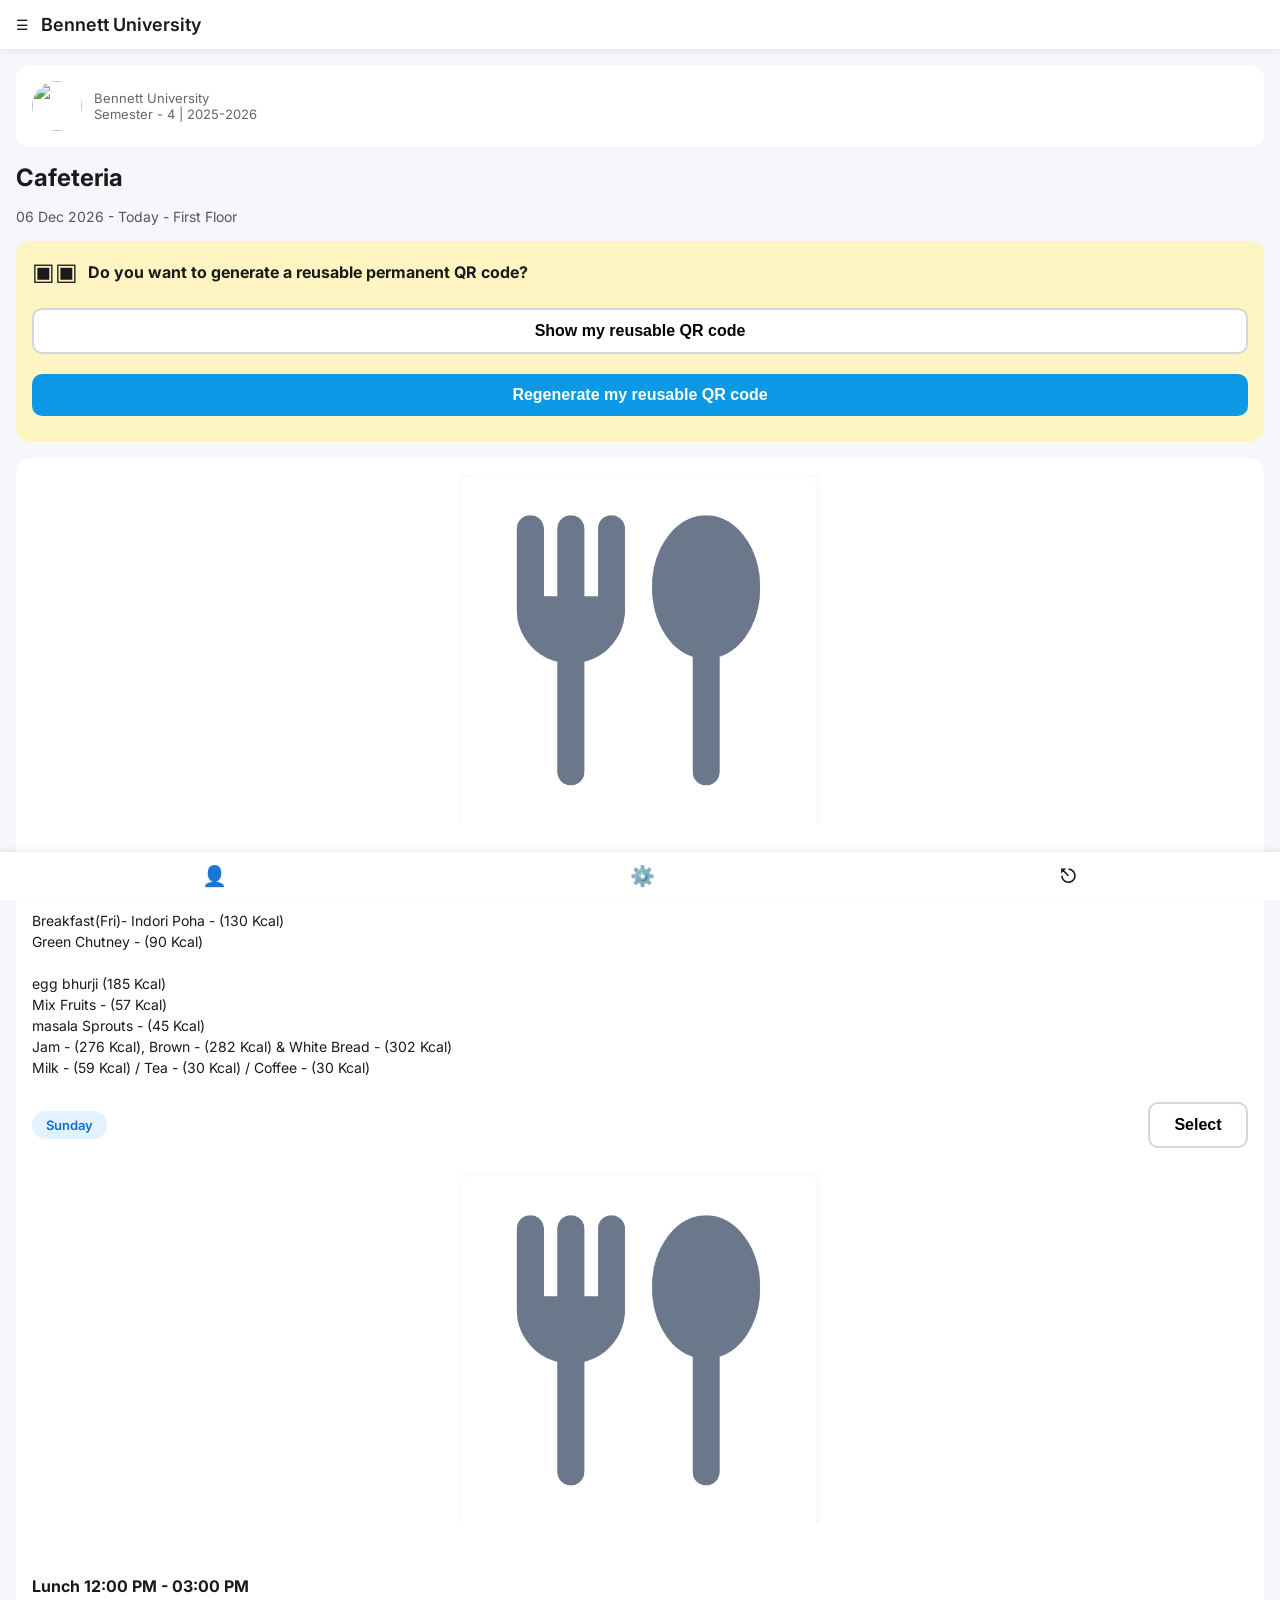
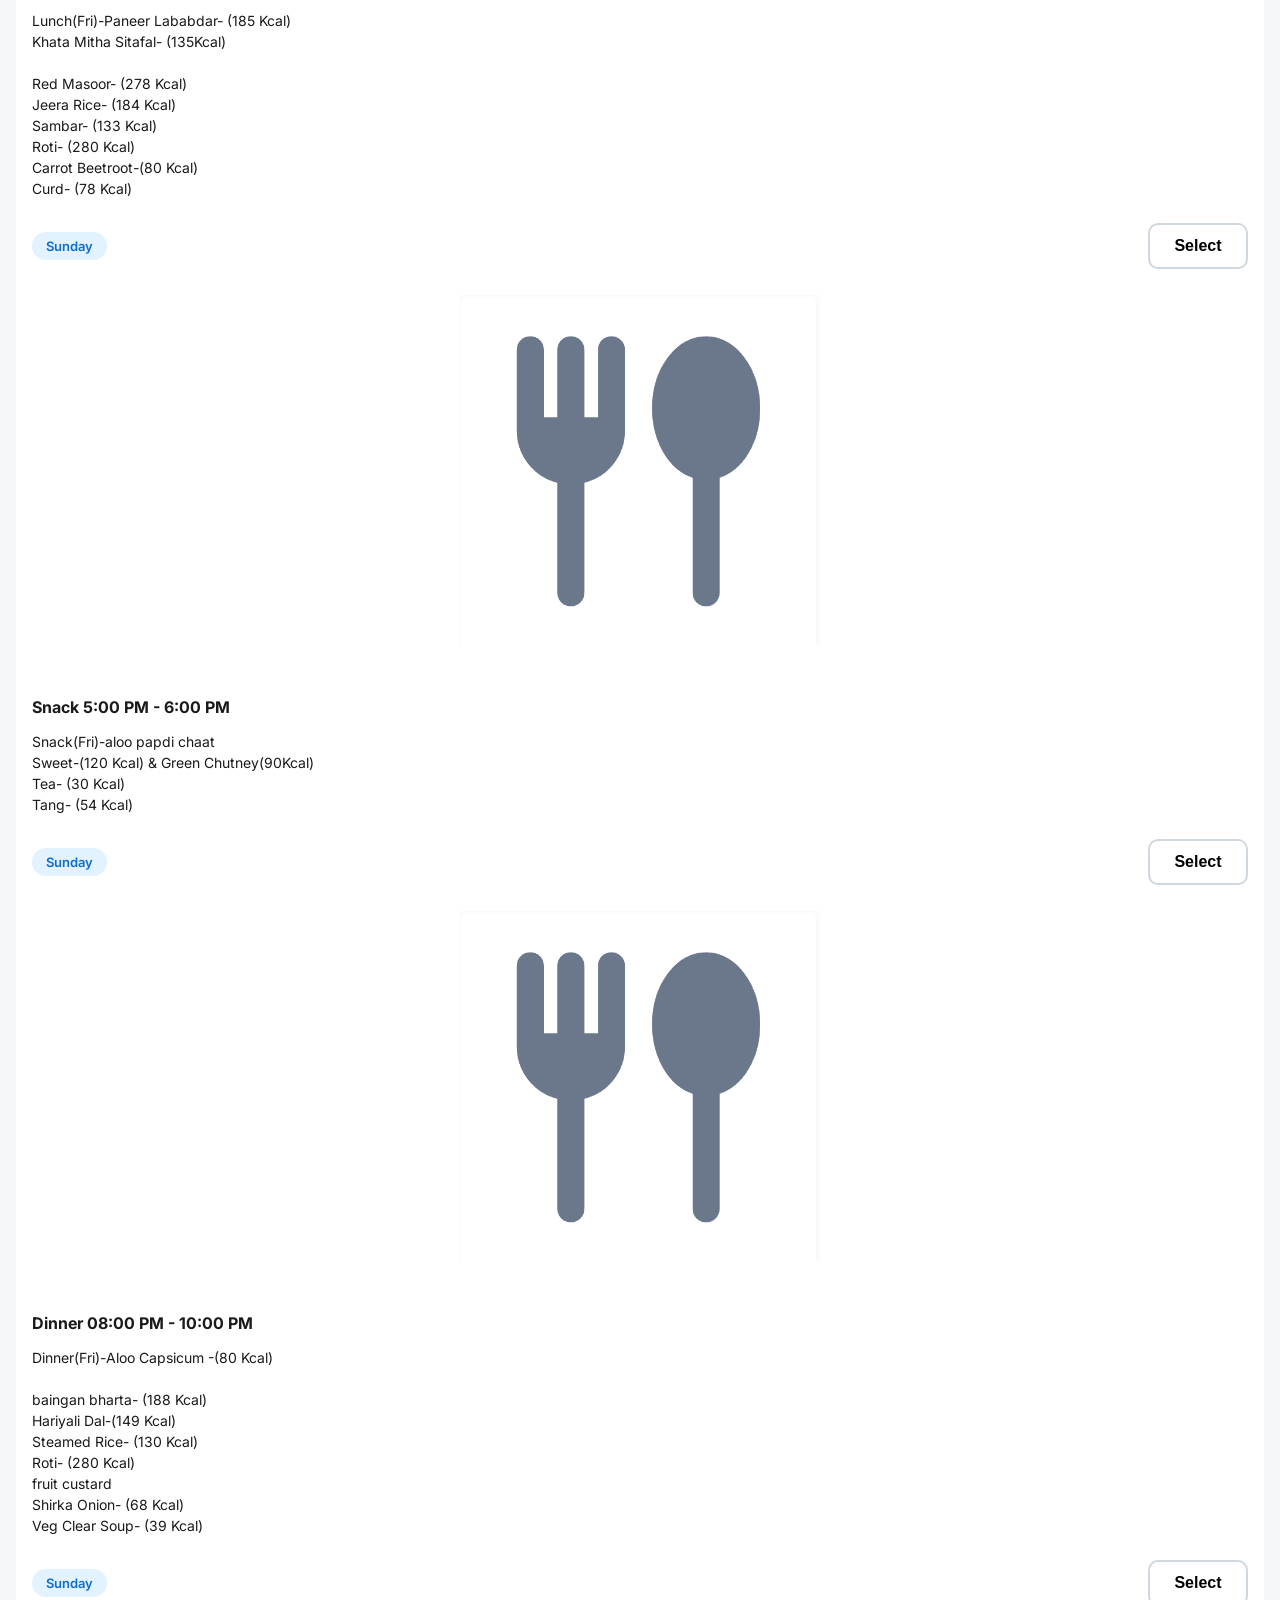
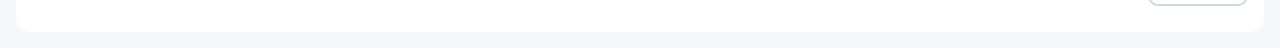
==== cafeteria.html @ cdfaf420 "Add files via upload" ====
<!DOCTYPE html>
<html>
<head>
  <meta name="viewport" content="width=device-width, initial-scale=1.0">
  <title>Cafeteria</title>

  <link href="https://fonts.googleapis.com/css2?family=Inter:wght@400;500;600;700&display=swap" rel="stylesheet">
  <link rel="stylesheet" href="style.css">
</head>
<body>

<!-- HEADER -->
<div class="header">
  <div class="menu" onclick="openDrawer()">&#9776;</div>
  <div class="title">Bennett University</div>
</div>

<!-- PROFILE CARD -->
<div class="card small-card">
  <img class="avatar-sm" id="imgTop">
  <div>
    <div class="name" id="dnameTop"></div>
    <div class="sub">Bennett University</div>
    <div class="sub">Semester - 4 | 2025-2026</div>
  </div>
</div>

<!-- CAFETERIA TITLE -->
<div class="section">
  <h2>Cafeteria</h2>
  <p class="muted" id="dateLine"></p>
</div>

<!-- QR CARD -->
<div class="card qr-card">
  <div class="qr-row">
    <span class="qr-icon">▣▣</span>
    <strong>Do you want to generate a reusable permanent QR code?</strong>
  </div>

  <button class="btn-outline" style="color:black;">Show my reusable QR code</button>
  <button class="btn-primary">Regenerate my reusable QR code</button>
</div>

<!-- MEAL CARD -->
<div class="card meal-card">
  <img src="spoon.png" class="meal-img"><br>

  <div class="meal-info">
    <strong>Breakfast 07:30 AM - 09:30 AM</strong>

    <p class="menu">
      Breakfast(Fri)- Indori Poha - (130 Kcal)<br>
      Green Chutney - (90 Kcal)<br><br>

      egg bhurji (185 Kcal)<br>
      Mix Fruits - (57 Kcal)<br>
      masala Sprouts - (45 Kcal)<br>
      Jam - (276 Kcal), Brown - (282 Kcal) & White Bread - (302 Kcal)<br>
      Milk - (59 Kcal) / Tea - (30 Kcal) / Coffee - (30 Kcal)
    </p>

    <div class="meal-footer">
      <span class="pill dayPill"></span>
      <button class="blah_select small meal-btn" data-meal="breakfast" style="color:black;">Select</button>
    </div>
  </div>
<!-- -------------------------------------------------------- -->
  <img src="spoon.png" class="meal-img"><br>

  <div class="meal-info">
    <strong>Lunch 12:00 PM - 03:00 PM</strong>

    <p class="menu">
      Lunch(Fri)-Paneer Lababdar- (185 Kcal)<br>
      Khata Mitha Sitafal- (135Kcal)<br><br>

      Red Masoor- (278 Kcal)<br>
      Jeera Rice- (184 Kcal)<br>
        Sambar- (133 Kcal)<br>
        Roti- (280 Kcal)<br>
        Carrot Beetroot-(80 Kcal)<br>
        Curd- (78 Kcal)
    </p>

    <div class="meal-footer">
      <span class="pill dayPill"></span>
      <button class="blah_select small meal-btn" data-meal="lunch" style="color:black;">Select</button>
    </div>
  </div>

<!-- -------------------------------------------------------- -->

<img src="spoon.png" class="meal-img"><br>

  <div class="meal-info">
    <strong>Snack 5:00 PM - 6:00 PM</strong>

    <p class="menu">
      Snack(Fri)-aloo papdi chaat<br>
        Sweet-(120 Kcal) & Green Chutney(90Kcal)<br>
        Tea- (30 Kcal)<br>
        Tang- (54 Kcal)
    </p>

    <div class="meal-footer">
      <span class="pill dayPill"></span>
      <button class="blah_select small meal-btn" data-meal="snacks" style="color:black;">Select</button>
    </div>
  </div>


<!-- -------------------------------------------------------- -->


<img src="spoon.png" class="meal-img"><br>

  <div class="meal-info">
    <strong>Dinner 08:00 PM - 10:00 PM</strong>

    <p class="menu">
      Dinner(Fri)-Aloo Capsicum -(80 Kcal)<br><br>
        baingan bharta- (188 Kcal)<br>
        Hariyali Dal-(149 Kcal)<br>
        Steamed Rice- (130 Kcal)<br>
        Roti- (280 Kcal)<br>
        fruit custard<br>
        Shirka Onion- (68 Kcal)<br>
        Veg Clear Soup- (39 Kcal)
    </p>

    <div class="meal-footer">
      <span class="pill dayPill"></span>
      <button class="blah_select small meal-btn" data-meal="dinner" style="color:black;">Select</button>
    </div>
  </div>

</div>

<!-- BOTTOM NAV -->
<div class="bottom-nav">
  <div>👤</div>
  <div>⚙️</div>
  <div>⎋</div>
</div>

<script src="script.js"></script>
</body>
</html>
---- style.css ----
body {
  font-family: Arial, sans-serif;
  background: #f2f2f2;
  margin: 0;
}

.container {
  background: white;
  width: 90%;
  max-width: 400px;
  margin: 50px auto;
  padding: 20px;
  border-radius: 10px;
  text-align: center;
}

input, button {
  width: 100%;
  padding: 12px;
  margin: 10px 0;
  font-size: 16px;
}

button {
  background: #007bff;
  color: white;
  border: none;
  border-radius: 5px;
}

.profile {
  width: 120px;
  height: 120px;
  border-radius: 50%;
  object-fit: cover;
  margin-bottom: 15px;
}

* {
  box-sizing: border-box;
}

body {
  margin: 0;
  font-family: 'Inter', sans-serif;
  background: #f5f7fa;
  color: #1a1a1a;
}

/* HEADER */
.header {
  background: #ffffff;
  padding: 14px 16px;
  display: flex;
  align-items: center;
  gap: 12px;
  box-shadow: 0 2px 6px rgba(0,0,0,0.08);
}

.menu {
  font-size: 22px;
}

.title {
  font-weight: 600;
  font-size: 18px;
}

/* CARDS */
.card {
  background: #ffffff;
  margin: 16px;
  padding: 16px;
  border-radius: 14px;
}

/* TOP SMALL CARD */
.small-card {
  display: flex;
  gap: 12px;
  align-items: center;
}

.avatar-sm {
  width: 50px;
  height: 50px;
  border-radius: 50%;
  object-fit: cover;
}

.name {
  font-weight: 600;
}

.sub {
  font-size: 13px;
  color: #666;
}

/* MAIN CARD */
.main-card {
  background: #eaf6fb;
}

.avatar-lg {
  width: 120px;
  height: 150px;
  border-radius: 10px;
  object-fit: cover;
}

h2 {
  margin-top: 12px;
  margin-bottom: 16px;
}

/* ROWS */
.row {
  display: flex;
  justify-content: space-between;
  padding: 10px 0;
  font-size: 14px;
  border-bottom: 1px dotted #cfe3ed;
}

.row span:last-child {
  font-weight: 500;
}

/* STATUS BADGE */
.badge {
  background: #dff5df;
  color: #1a7f1a;
  padding: 4px 10px;
  border-radius: 12px;
  font-size: 12px;
  font-weight: 600;
}

/* BOTTOM NAV */
.bottom-nav {
  position: fixed;
  bottom: 0;
  width: 100%;
  background: #ffffff;
  display: flex;
  justify-content: space-around;
  padding: 12px 0;
  box-shadow: 0 -2px 6px rgba(0,0,0,0.08);
  font-size: 20px;
}


/* OVERLAY */
.overlay {
  position: fixed;
  top: 0;
  left: 0;
  width: 100%;
  height: 100%;
  background: rgba(0,0,0,0.4);
  display: none;
  z-index: 9;
}

/* DRAWER */
.drawer {
  position: fixed;
  top: 0;
  left: -80%;
  width: 80%;
  height: 100%;
  background: #eaf6fb;
  z-index: 10;
  transition: left 0.3s ease;
  overflow-y: auto;
}

/* OPEN STATE */
.drawer.open {
  left: 0;
}

/* DRAWER HEADER */
.drawer-header {
  background: white;
  padding: 16px;
  display: flex;
  gap: 12px;
  align-items: center;
  font-size: 18px;
  box-shadow: 0 2px 6px rgba(0,0,0,0.1);
}

/* SEARCH */
.search {
  width: 90%;
  margin: 16px;
  padding: 12px;
  border-radius: 8px;
  border: 1px solid #ccc;
}

/* MENU LIST */
.drawer-menu {
  list-style: none;
  padding: 0;
  margin: 0;
}

.drawer-menu li {
  padding: 14px 20px;
  font-size: 16px;
}

/* ACTIVE ITEM */
.drawer-menu li.active {
  /* font-weight: 600; */
  color: #000000;
}











.section {
  margin: 16px;
}

.muted {
  color: #555;
  font-size: 14px;
}

/* QR CARD */
.qr-card {
  background: #fff5c2;
}

.qr-row {
  display: flex;
  gap: 10px;
  align-items: center;
  margin-bottom: 12px;
}

.qr-icon {
  font-size: 24px;
}

.btn-outline {
  width: 100%;
  padding: 12px;
  margin-top: 10px;
  background: #ffffff;
  border: 2px solid #d0d7de;
  border-radius: 10px;
  font-weight: 600;
}

.btn-primary {
  width: 100%;
  padding: 12px;
  margin-top: 10px;
  background: #0b99e5;
  color: white;
  border: none;
  border-radius: 10px;
  font-weight: 600;
}

/* MEAL CARD */
.meal-card {
  display: flex;
  gap: 16px;
  /* align-items: flex-start;
   */
   flex-direction: column;
}

.meal-img {
  width: 400px;
  max-height: 350px;
  object-fit: contain;
  display: block;
  margin: 0 auto;
}


.menu {
  font-size: 14px;
  line-height: 1.5;
}

.meal-footer {
  display: flex;
  justify-content: space-between;
  align-items: center;
  margin-top: 12px;
}

.pill {
  background: #e3f2ff;
  color: #0b6ed0;
  padding: 6px 14px;
  border-radius: 20px;
  font-size: 13px;
  font-weight: 600;
}

.small {
  padding: 4px 10px;
}


.blah_select {
  width: 100px;
  padding: 12px;
  margin-top: 10px;
  background: #ffffff;
  border: 2px solid #d0d7de;
  border-radius: 10px;
  font-weight: 600;
}



.meal-served {
  background-color: #2ecc71;
  color: white;
  border: none;
  cursor: default;
}
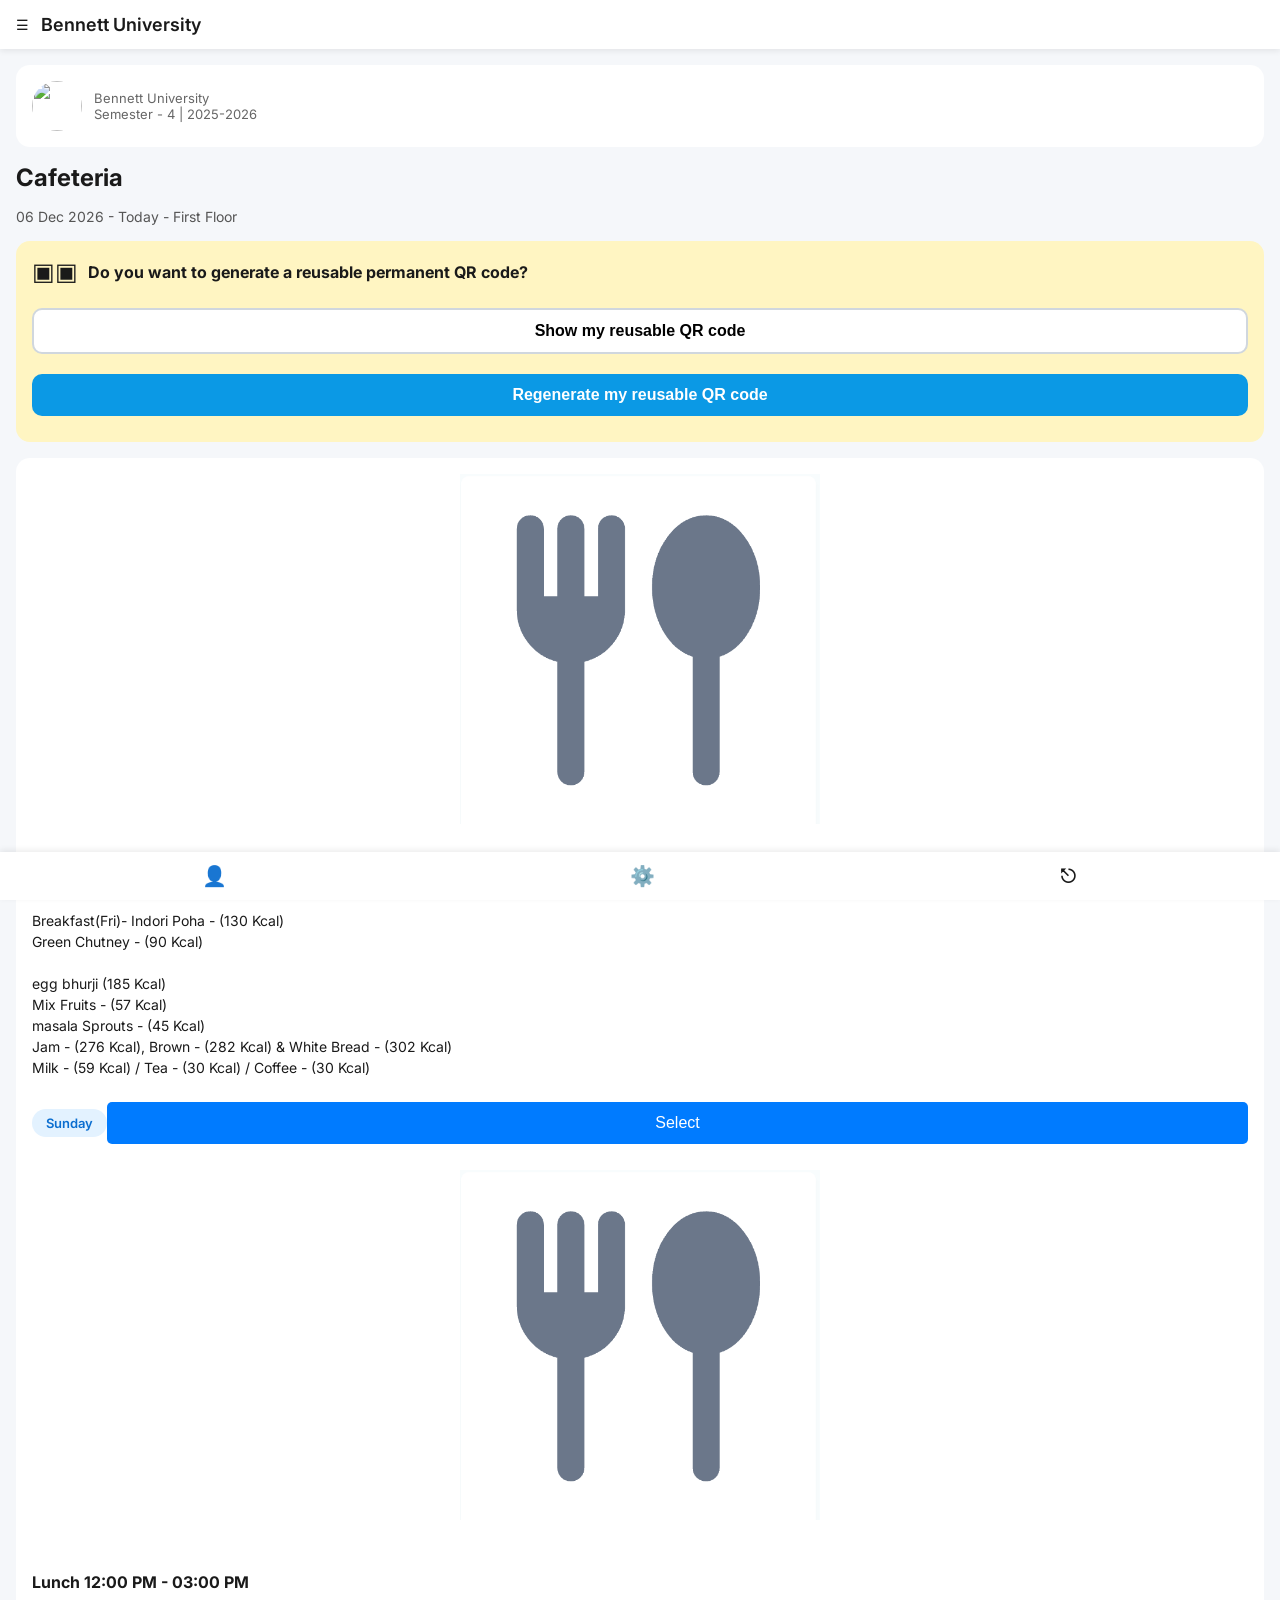
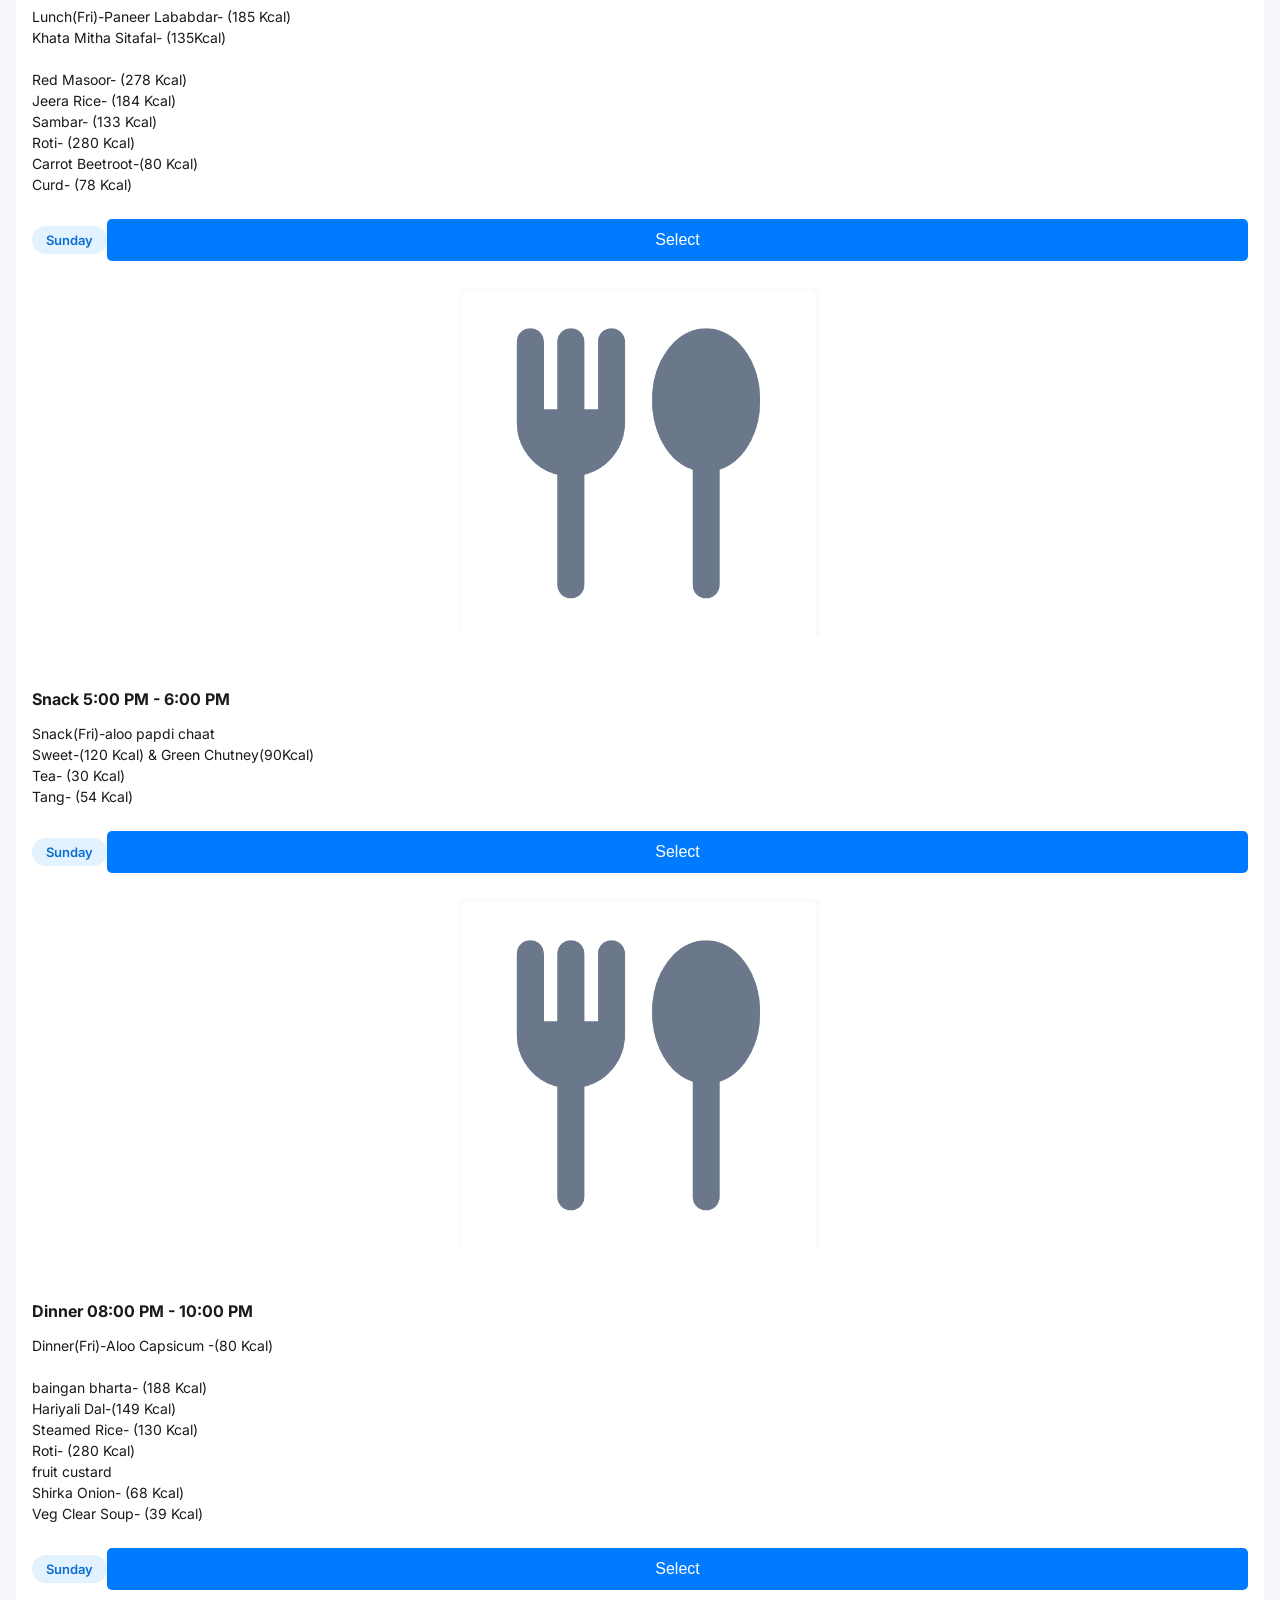
==== commit 76407b49: "new camu" ====
--- a/cafeteria.html
+++ b/cafeteria.html
@@ -62,7 +62,9 @@
 
     <div class="meal-footer">
       <span class="pill dayPill"></span>
-      <button class="blah_select small meal-btn" data-meal="breakfast" style="color:black;">Select</button>
+      <!-- <button class="blah_select small meal-btn" data-meal="breakfast" style="color:black;">Select</button> -->
+      <button id="dinnerBtn" class="cafeteria-btn" data-meal="breakfast">Select</button>
+
     </div>
   </div>
 <!-- -------------------------------------------------------- -->
@@ -85,7 +87,9 @@
 
     <div class="meal-footer">
       <span class="pill dayPill"></span>
-      <button class="blah_select small meal-btn" data-meal="lunch" style="color:black;">Select</button>
+      <!-- <button class="blah_select small meal-btn" data-meal="lunch" style="color:black;">Select</button> -->
+      <button id="dinnerBtn" class="cafeteria-btn" data-meal="lunch">Select</button>
+
     </div>
   </div>
 
@@ -105,7 +109,9 @@
 
     <div class="meal-footer">
       <span class="pill dayPill"></span>
-      <button class="blah_select small meal-btn" data-meal="snacks" style="color:black;">Select</button>
+      <!-- <button class="blah_select small meal-btn" data-meal="snacks" style="color:black;">Select</button> -->
+       <button id="dinnerBtn" class="cafeteria-btn" data-meal="snacks">Select</button>
+
     </div>
   </div>
 
@@ -131,7 +137,9 @@
 
     <div class="meal-footer">
       <span class="pill dayPill"></span>
-      <button class="blah_select small meal-btn" data-meal="dinner" style="color:black;">Select</button>
+      <!-- <button class="blah_select small meal-btn" data-meal="dinner" style="color:black;">Select</button> -->
+      <button id="dinnerBtn" class="cafeteria-btn" data-meal="dinner">Select</button>
+
     </div>
   </div>
 
